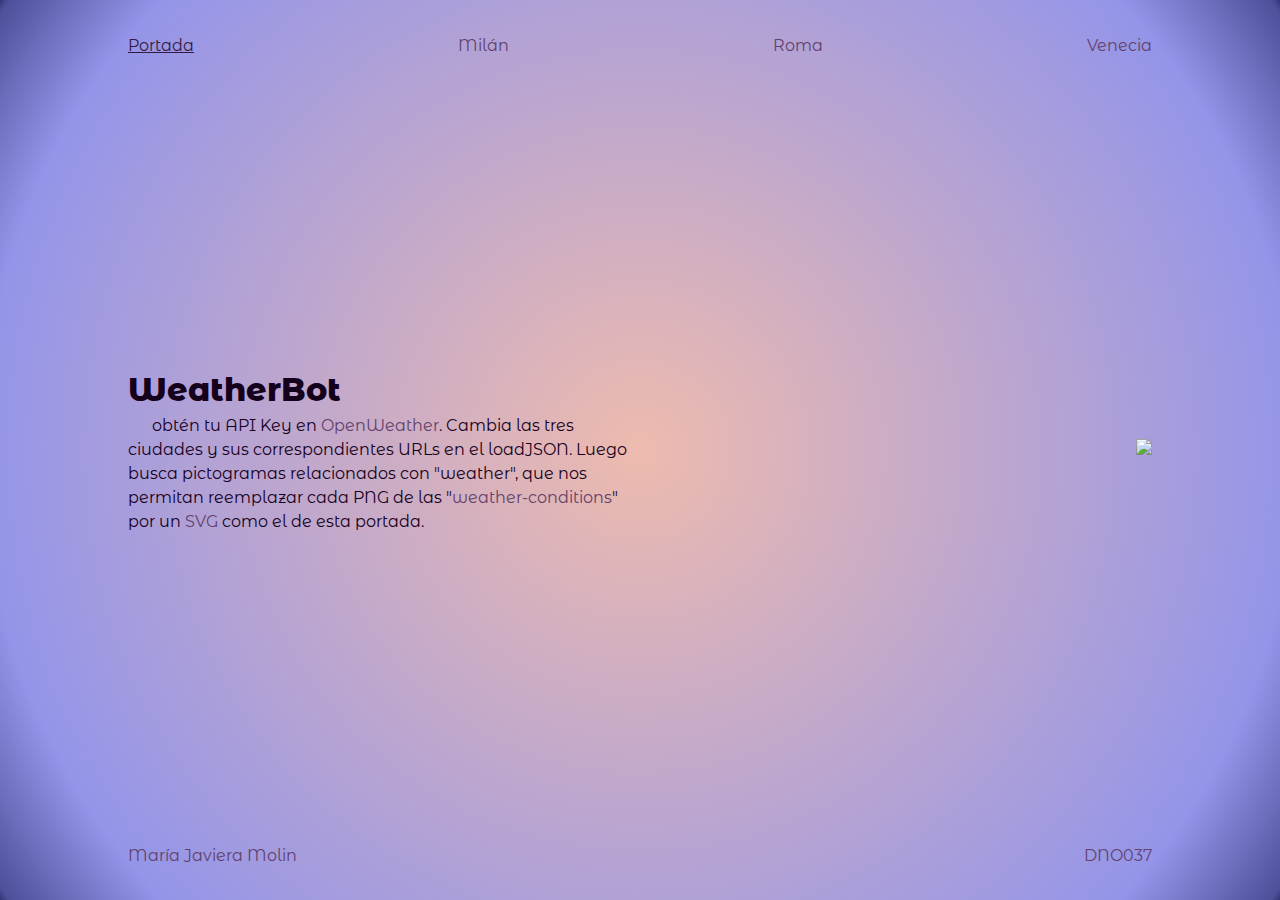
==== index.html @ c634360e "Add files via upload" ====
<!DOCTYPE html>
<html lang="es">
    <head>
        <meta charset="utf-8" />
        <meta name="viewport" content="width=device-width, initial-scale=1" />
        <meta name="author" content="María Javiera Molin" />
        <meta name="description" content="Diseño y nuevos medios" />
        <title>DNO037</title>
        <link rel="stylesheet" href="style.css" />
    </head>
    <body>
        <div class="container">
            <nav>
                <p><a href="index.html" class="active">Portada</a> <a href="page.html?x=1">Milán</a> <a href="page.html?x=2">Roma</a> <a href="page.html?x=3">Venecia</a></p>
            </nav>
            <main>
                <div>
                    <h1>WeatherBot</h1>
                    <p>obtén tu API Key en <a href="https://openweathermap.org/api">OpenWeather</a>. Cambia las tres ciudades y sus correspondientes URLs en el loadJSON. Luego busca pictogramas relacionados con "weather", que nos permitan reemplazar cada PNG de las "<a href="https://openweathermap.org/weather-conditions">weather-conditions</a>" por un <a href="https://css-tricks.com/using-svg/">SVG</a> como el de esta portada.</p>
                </div>
                <div>
                    <img src="images/sun.svg" />
                </div>
            </main>
            <footer>
                <p><a href="https://github.com/javimolin-uc">María Javiera Molin</a> <a href="#">DNO037</a></p>
            </footer>
        </div>
    </body>
</html>
---- style.css ----
@charset "UTF-8";

@import url("https://fonts.googleapis.com/css2?family=Montserrat+Alternates:wght@400;800&display=swap");

* {
    margin: 0;
    padding: 0;
    font-weight: 400;
}

html,
body {
    min-height: 100%;
}

body {
    font-family: "Montserrat Alternates", sans-serif;
    background: radial-gradient(circle, rgba(238, 187, 174, 1) 0%, rgba(148, 149, 233, 1) 84%, rgba(79, 80, 154, 1) 99%, rgba(24, 25, 101, 0.8869922969187675) 100%);

    color: #15001c;
}

h1 {
    font-weight: 800;
}

a {
    color: #61416d;
    text-decoration: none;
}

a:hover,
a.active {
    color: #361942;
    transition: color ease 0.5s;
}

div.container {
    width: 80vw;
    margin: 0 auto;

}

nav,
footer {
    width: 100%;
    min-height: 10vh;
    display: flex;
}

nav p,
footer p {
    width: 100%;
    display: flex;
    justify-content: space-between;
    margin: auto;
}

.active {
    text-decoration: underline;
    color: black;
}

main {
    display: flex;
    flex-direction: row;
    flex-wrap: wrap;
    height: 80vh;
}

main div {
    width: 50%;
    margin: auto;
    line-height: 1.5;
    text-align: right;
}

main div p {
    background-image: url("images/temperature.svg");
    background-size: 1.5rem 3rem;
    background-repeat: no-repeat;
    background-position: 0 -0.74rem;
    text-indent: 1.5rem;
}

main div p:hover {
    opacity: 0.2;
}

main div h1,
main div p {
    text-align: left;
}

@keyframes nombre {
    0% {
        transform: rotate(0.1turn);
        transform-origin: center center;
    }
    100% {
        transform: rotate(0.9turn);
        transform-origin: center center;
    }
}

main div img {
    height: 50vh;
    width: auto;
    margin: 0 auto;
    animation: nombre 2s alternate infinite;
}


@media (orientation: portrait) {
    main {
        display: flex;
        flex-direction: row;
        flex-wrap: wrap;
        height: auto;
        min-height: 80vh;
    }

    main div {
        width: 100%;
        margin: auto;
        line-height: 1.5;
        text-align: center;
    }

    main div p {
        background-image: url("data:image/svg+xml,%3Csvg xmlns='http://www.w3.org/2000/svg' fill='%2361416d' class='bi bi-robot' viewBox='0 0 16 16'%3E%3Cpath d='M6 12.5a.5.5 0 0 1 .5-.5h3a.5.5 0 0 1 0 1h-3a.5.5 0 0 1-.5-.5ZM3 8.062C3 6.76 4.235 5.765 5.53 5.886a26.58 26.58 0 0 0 4.94 0C11.765 5.765 13 6.76 13 8.062v1.157a.933.933 0 0 1-.765.935c-.845.147-2.34.346-4.235.346-1.895 0-3.39-.2-4.235-.346A.933.933 0 0 1 3 9.219V8.062Zm4.542-.827a.25.25 0 0 0-.217.068l-.92.9a24.767 24.767 0 0 1-1.871-.183.25.25 0 0 0-.068.495c.55.076 1.232.149 2.02.193a.25.25 0 0 0 .189-.071l.754-.736.847 1.71a.25.25 0 0 0 .404.062l.932-.97a25.286 25.286 0 0 0 1.922-.188.25.25 0 0 0-.068-.495c-.538.074-1.207.145-1.98.189a.25.25 0 0 0-.166.076l-.754.785-.842-1.7a.25.25 0 0 0-.182-.135Z'/%3E%3Cpath d='M8.5 1.866a1 1 0 1 0-1 0V3h-2A4.5 4.5 0 0 0 1 7.5V8a1 1 0 0 0-1 1v2a1 1 0 0 0 1 1v1a2 2 0 0 0 2 2h10a2 2 0 0 0 2-2v-1a1 1 0 0 0 1-1V9a1 1 0 0 0-1-1v-.5A4.5 4.5 0 0 0 10.5 3h-2V1.866ZM14 7.5V13a1 1 0 0 1-1 1H3a1 1 0 0 1-1-1V7.5A3.5 3.5 0 0 1 5.5 4h5A3.5 3.5 0 0 1 14 7.5Z'/%3E%3C/svg%3E");
        background-size: 2rem 2rem;
        background-repeat: no-repeat;
        background-position: top center;
        padding-top: 3rem;
    }

    main div h1,
    main div p {
        text-align: center;
    }

    main div img {
        max-width: 100vw;
        height: auto;
        margin: 1rem 0;
    }
}
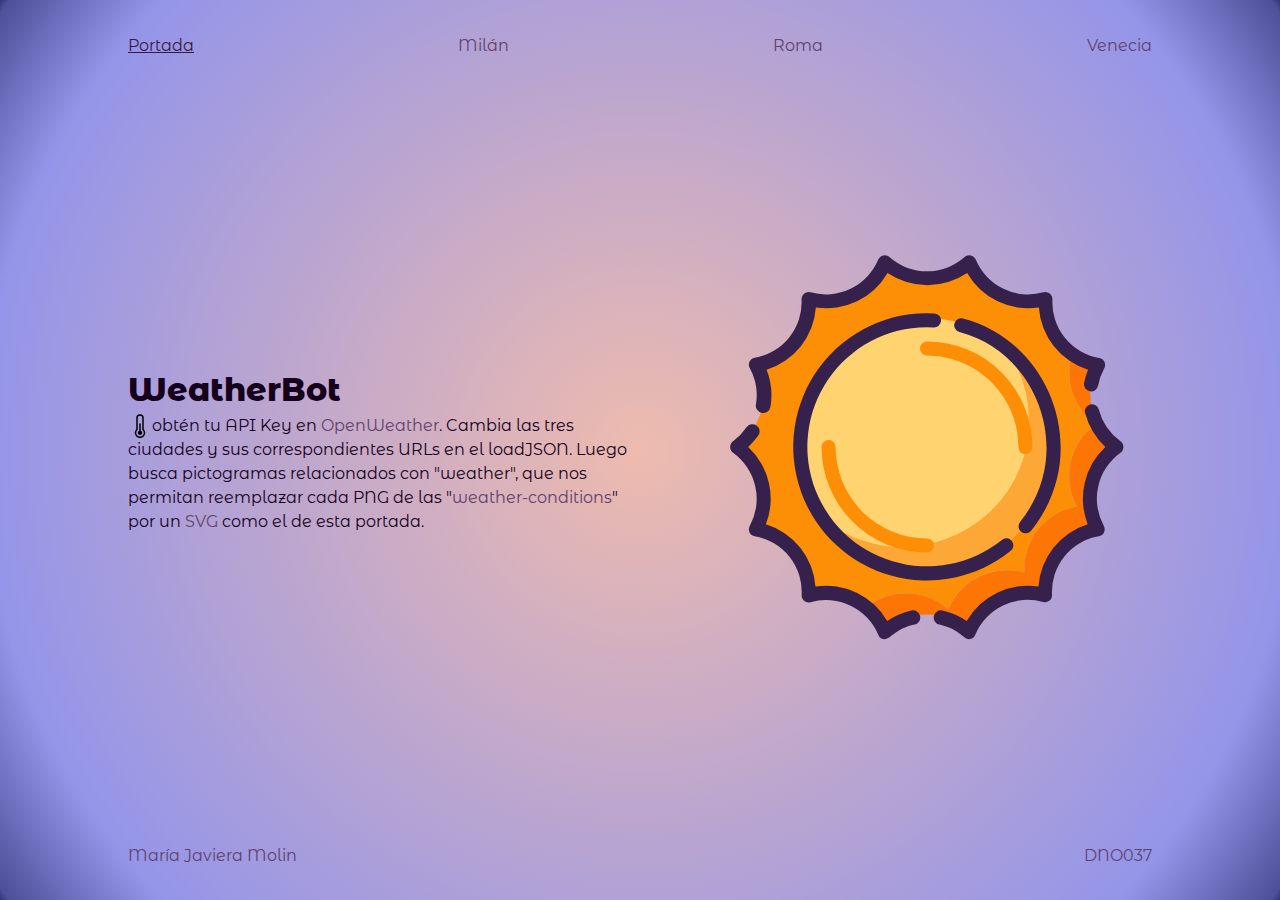
==== commit 5a6a5596: "Add files via upload" ====
--- a/index.html
+++ b/index.html
@@ -19,7 +19,7 @@
                     <p>obtén tu API Key en <a href="https://openweathermap.org/api">OpenWeather</a>. Cambia las tres ciudades y sus correspondientes URLs en el loadJSON. Luego busca pictogramas relacionados con "weather", que nos permitan reemplazar cada PNG de las "<a href="https://openweathermap.org/weather-conditions">weather-conditions</a>" por un <a href="https://css-tricks.com/using-svg/">SVG</a> como el de esta portada.</p>
                 </div>
                 <div>
-                    <img src="images/sun.svg" />
+                    <img id="solcito" src="images/sun.svg" />
                 </div>
             </main>
             <footer>
--- a/style.css
+++ b/style.css
@@ -92,6 +92,11 @@
     text-align: left;
 }
 
+
+
+
+
+
 @keyframes nombre {
     0% {
         transform: rotate(0.1turn);
@@ -103,12 +108,38 @@
     }
 }
 
-main div img {
+#solcito {
     height: 50vh;
     width: auto;
     margin: 0 auto;
     animation: nombre 2s alternate infinite;
 }
+
+
+
+@keyframes nana {
+    0% {
+        transform: rotate(40deg);
+        transform-origin: center center;
+    }
+    100% {
+        transform: rotate(19deg);
+        transform-origin: center center;
+    }
+}
+
+main img {
+    height: 50vh;
+    width: auto;
+    margin: 0 auto;
+    animation: 3s linear 1s infinite alternate nana;
+}
+
+
+
+
+
+
 
 
 @media (orientation: portrait) {
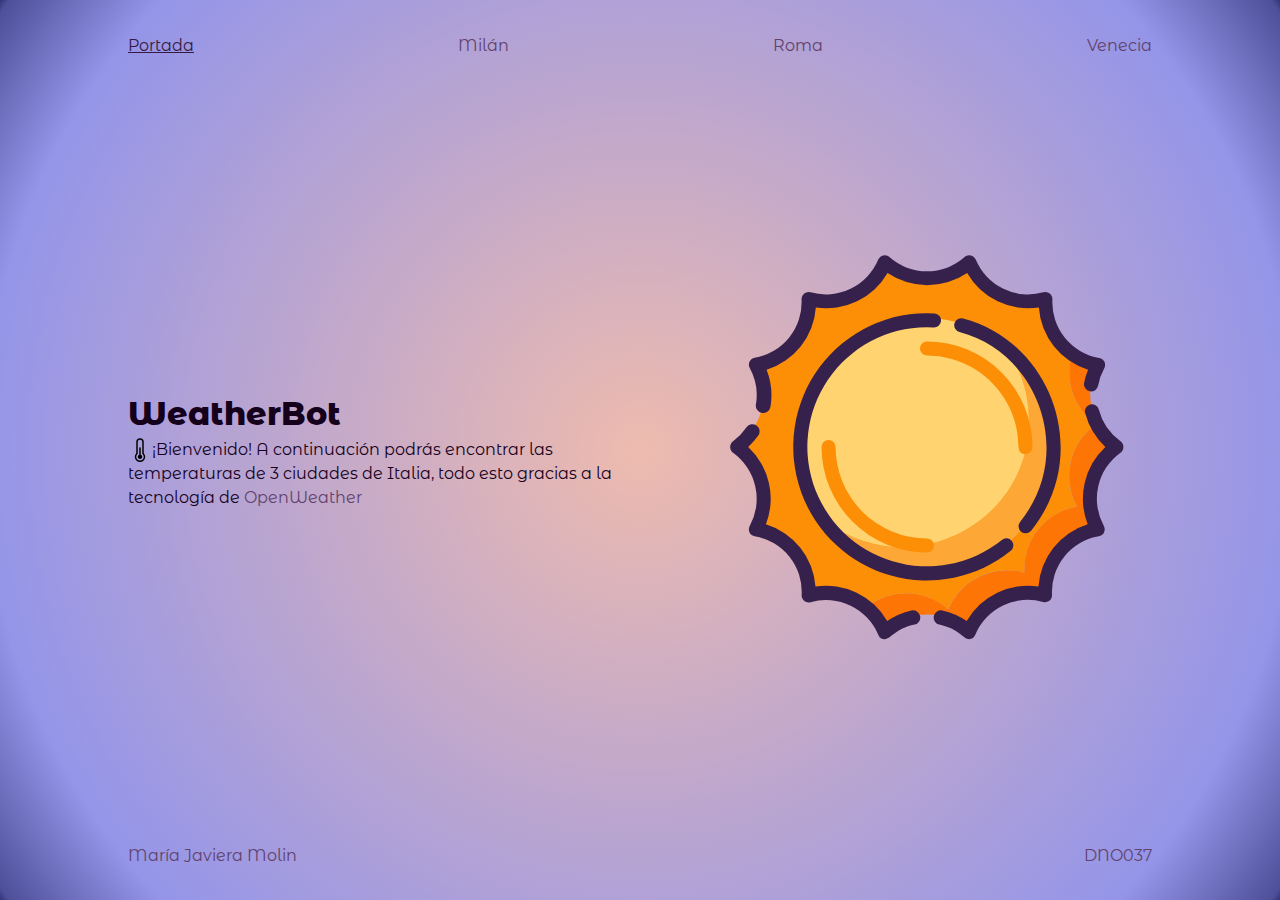
==== commit e6444b71: "Update index.html" ====
--- a/index.html
+++ b/index.html
@@ -16,7 +16,8 @@
             <main>
                 <div>
                     <h1>WeatherBot</h1>
-                    <p>obtén tu API Key en <a href="https://openweathermap.org/api">OpenWeather</a>. Cambia las tres ciudades y sus correspondientes URLs en el loadJSON. Luego busca pictogramas relacionados con "weather", que nos permitan reemplazar cada PNG de las "<a href="https://openweathermap.org/weather-conditions">weather-conditions</a>" por un <a href="https://css-tricks.com/using-svg/">SVG</a> como el de esta portada.</p>
+                    <p>¡Bienvenido!
+                    A continuación podrás encontrar las temperaturas de 3 ciudades de Italia, todo esto gracias a la tecnología de <a href="https://openweathermap.org/api">OpenWeather</a></p>
                 </div>
                 <div>
                     <img id="solcito" src="images/sun.svg" />
@@ -27,4 +28,4 @@
             </footer>
         </div>
     </body>
-</html>+</html>
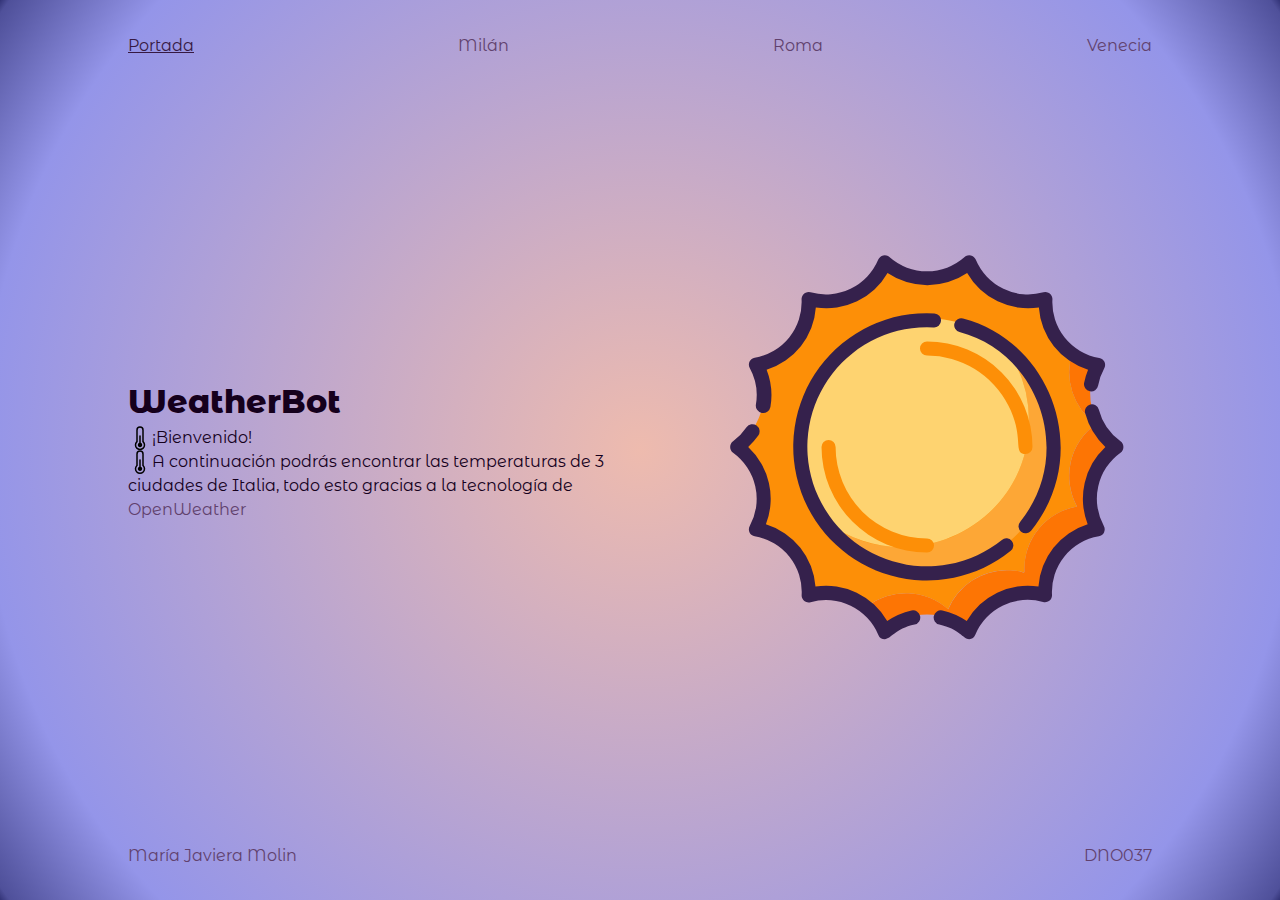
==== commit 56068f44: "Update index.html" ====
--- a/index.html
+++ b/index.html
@@ -16,8 +16,8 @@
             <main>
                 <div>
                     <h1>WeatherBot</h1>
-                    <p>¡Bienvenido!
-                    A continuación podrás encontrar las temperaturas de 3 ciudades de Italia, todo esto gracias a la tecnología de <a href="https://openweathermap.org/api">OpenWeather</a></p>
+                    <p>¡Bienvenido!</p>
+                    <p>A continuación podrás encontrar las temperaturas de 3 ciudades de Italia, todo esto gracias a la tecnología de <a href="https://openweathermap.org/api">OpenWeather</a></p>
                 </div>
                 <div>
                     <img id="solcito" src="images/sun.svg" />
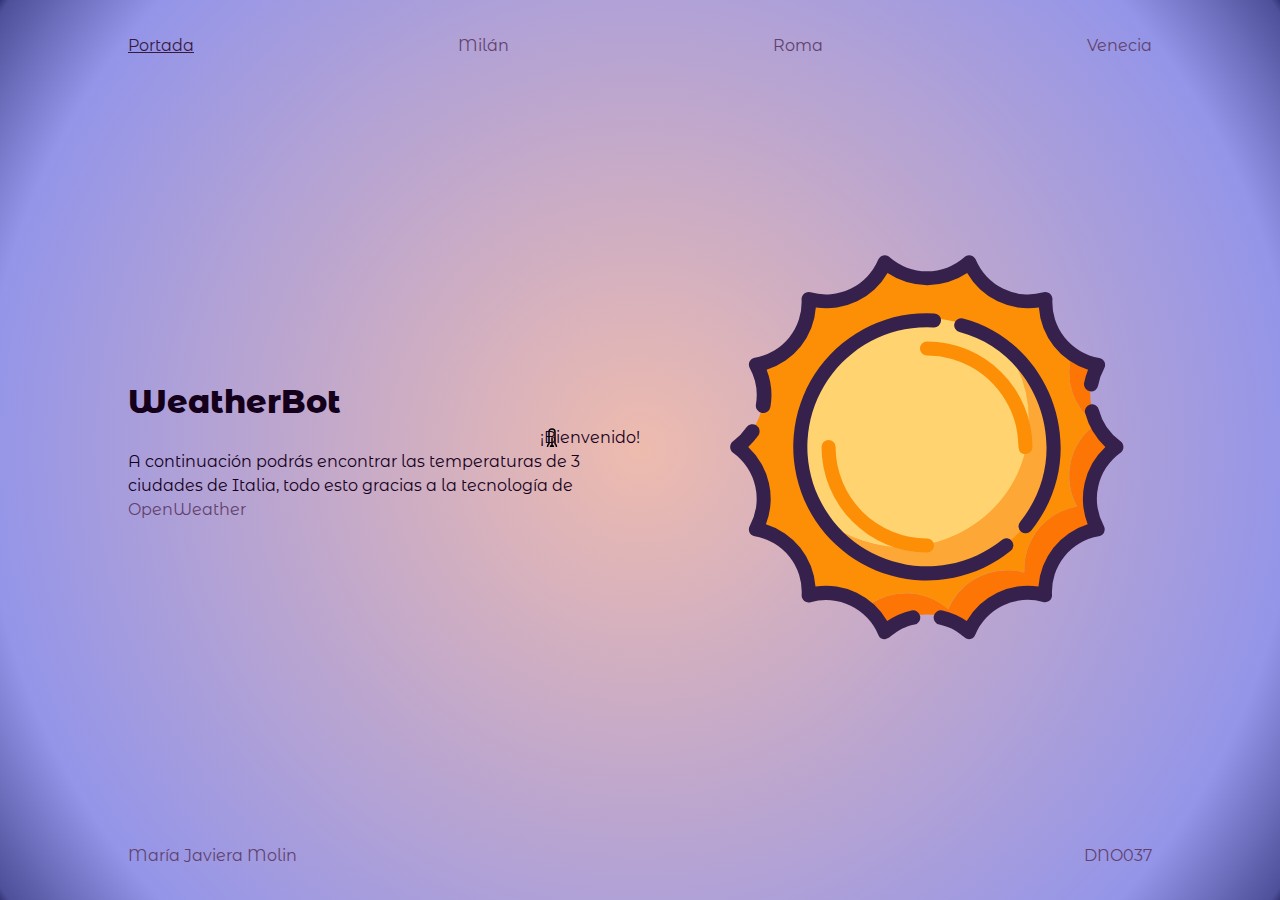
==== commit cf6bc4c7: "Update index.html" ====
--- a/index.html
+++ b/index.html
@@ -16,7 +16,7 @@
             <main>
                 <div>
                     <h1>WeatherBot</h1>
-                    <p>¡Bienvenido!</p>
+                    <p1>¡Bienvenido!</p1>
                     <p>A continuación podrás encontrar las temperaturas de 3 ciudades de Italia, todo esto gracias a la tecnología de <a href="https://openweathermap.org/api">OpenWeather</a></p>
                 </div>
                 <div>
--- a/style.css
+++ b/style.css
@@ -75,7 +75,7 @@
     text-align: right;
 }
 
-main div p {
+main div p1 {
     background-image: url("images/temperature.svg");
     background-size: 1.5rem 3rem;
     background-repeat: no-repeat;
@@ -176,4 +176,4 @@
         height: auto;
         margin: 1rem 0;
     }
-}+}
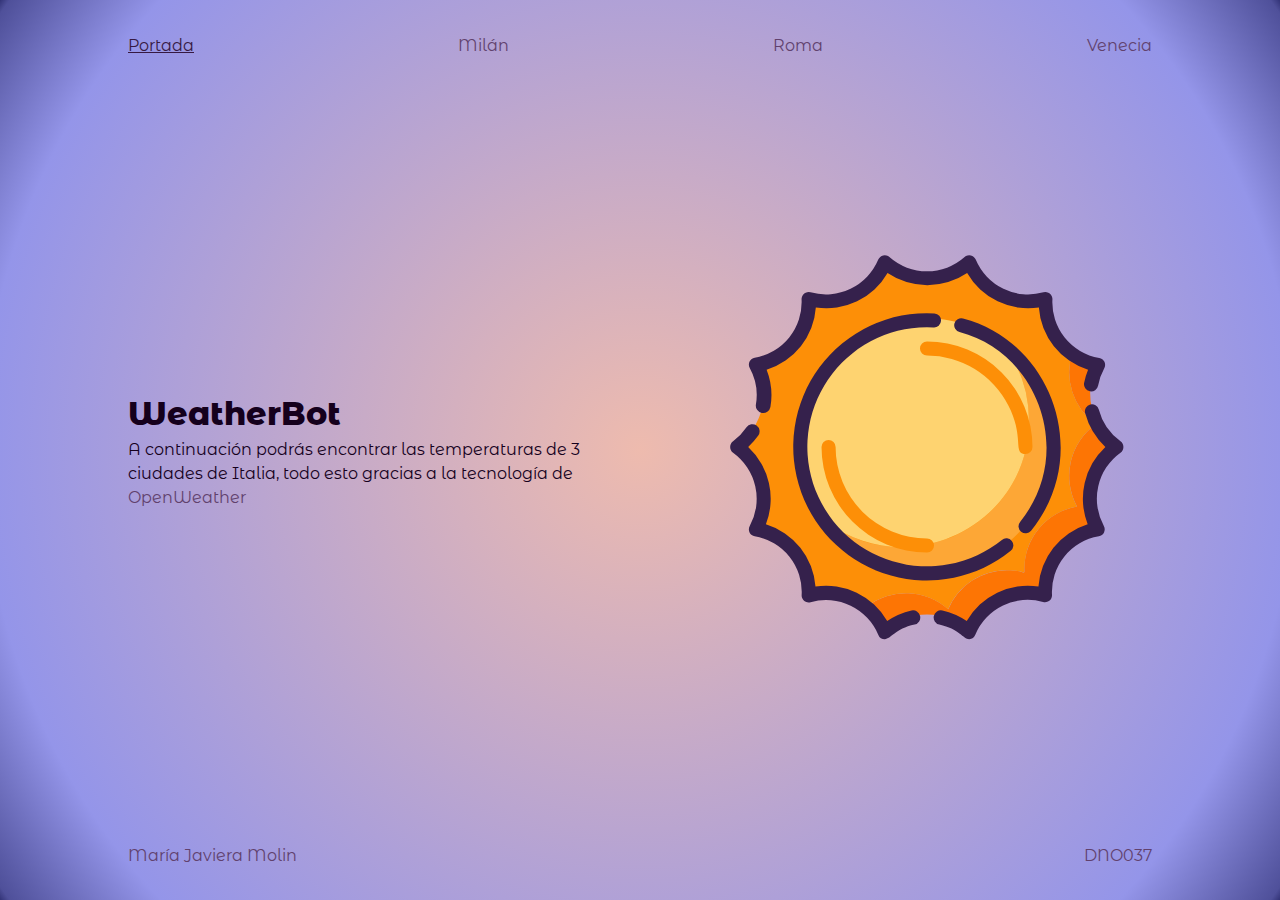
==== commit 9ed542ae: "Update index.html" ====
--- a/index.html
+++ b/index.html
@@ -16,7 +16,7 @@
             <main>
                 <div>
                     <h1>WeatherBot</h1>
-                    <p1>¡Bienvenido!</p1>
+                    <p1> </p1>
                     <p>A continuación podrás encontrar las temperaturas de 3 ciudades de Italia, todo esto gracias a la tecnología de <a href="https://openweathermap.org/api">OpenWeather</a></p>
                 </div>
                 <div>
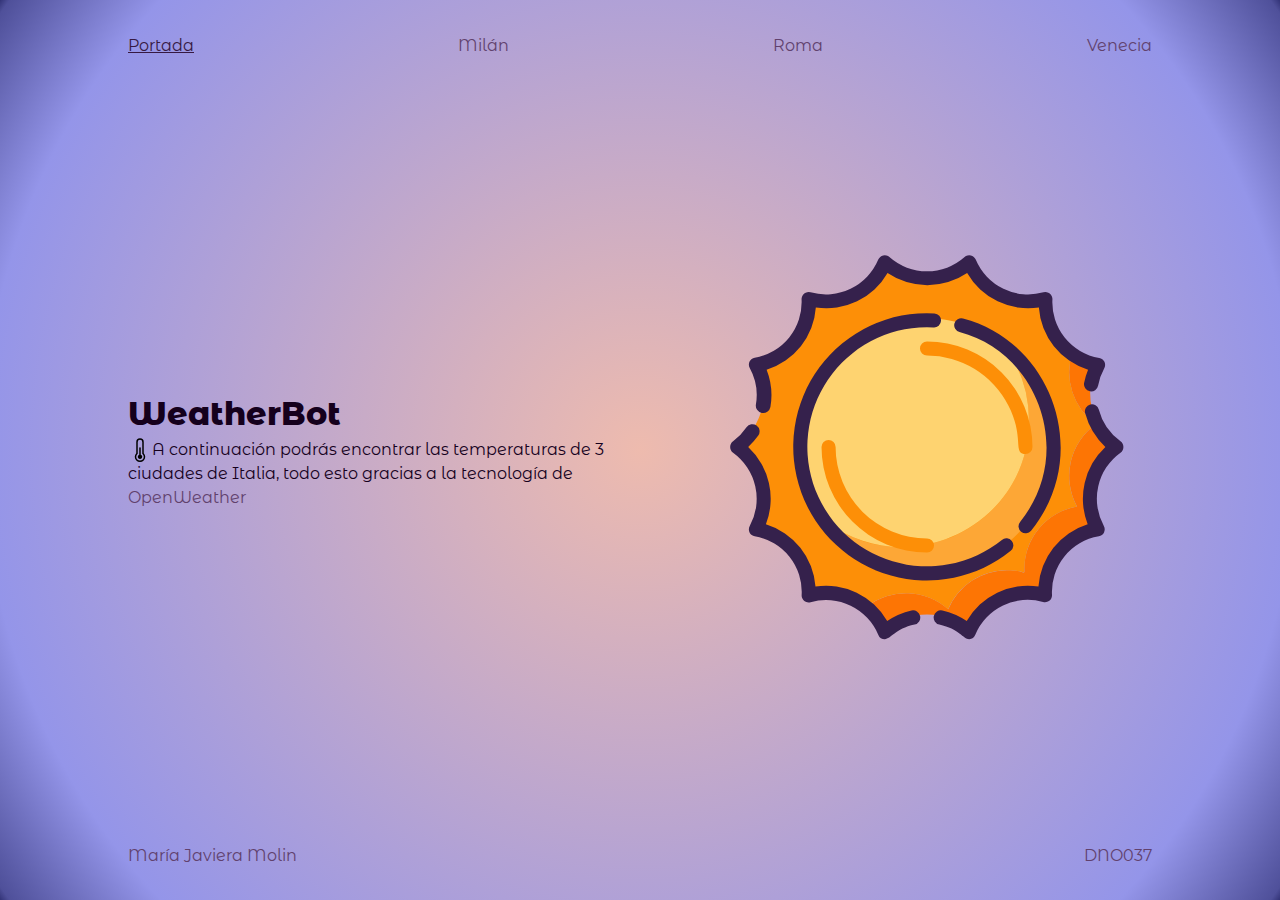
==== commit 2ade4032: "Update index.html" ====
--- a/index.html
+++ b/index.html
@@ -16,7 +16,6 @@
             <main>
                 <div>
                     <h1>WeatherBot</h1>
-                    <p1> </p1>
                     <p>A continuación podrás encontrar las temperaturas de 3 ciudades de Italia, todo esto gracias a la tecnología de <a href="https://openweathermap.org/api">OpenWeather</a></p>
                 </div>
                 <div>
--- a/style.css
+++ b/style.css
@@ -75,7 +75,7 @@
     text-align: right;
 }
 
-main div p1 {
+main div p {
     background-image: url("images/temperature.svg");
     background-size: 1.5rem 3rem;
     background-repeat: no-repeat;
